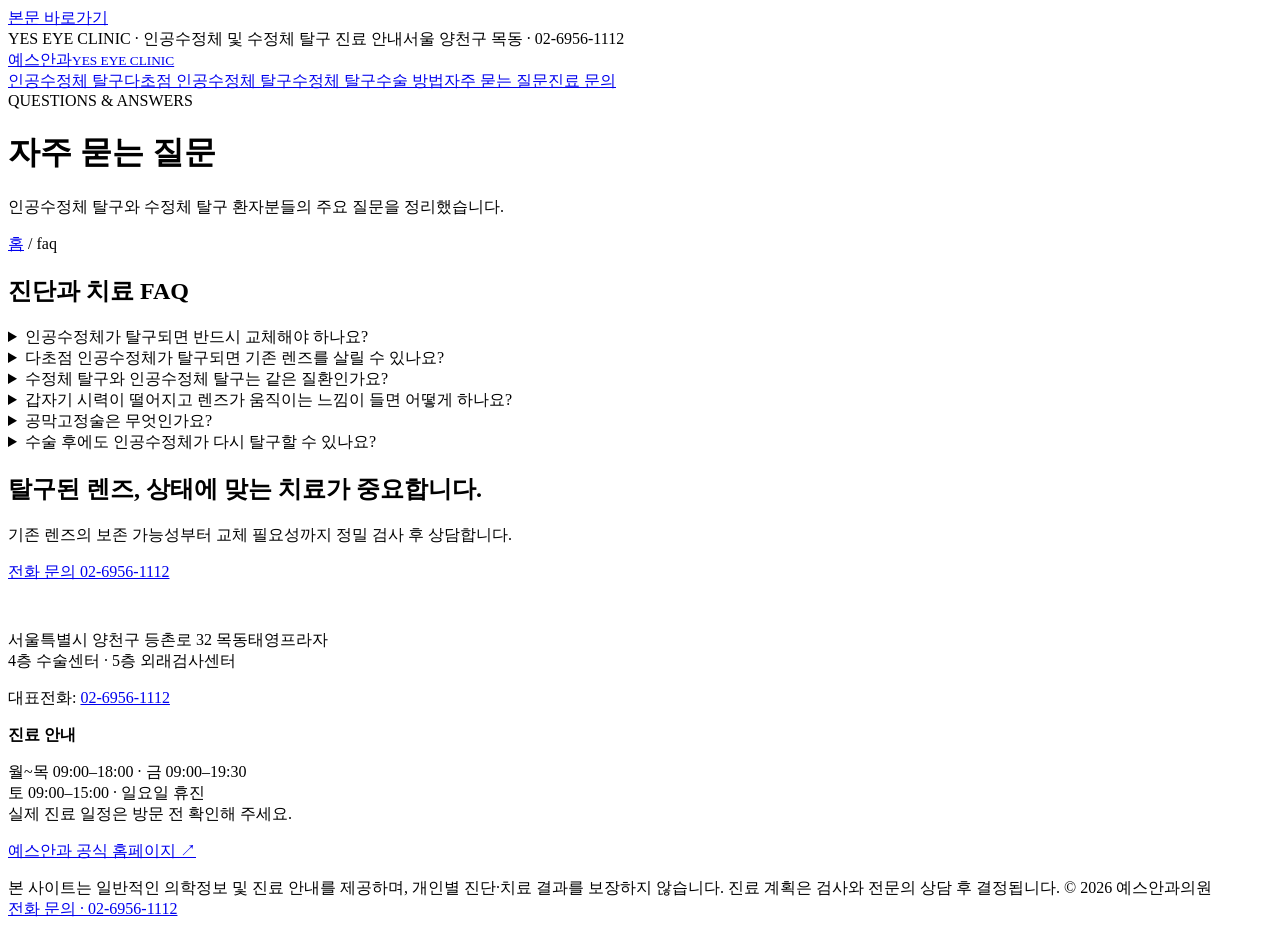
==== faq.html @ d7e52eae "Add files via upload" ====
<!doctype html><html lang="ko"><head><meta charset="utf-8"><meta name="viewport" content="width=device-width, initial-scale=1"><title>인공수정체·다초점 인공수정체 탈구 FAQ | 예스안과의원</title><meta name="description" content="인공수정체 탈구 수술, 다초점 렌즈 재고정, 교체 필요 여부, 탈구 증상과 검사에 대한 자주 묻는 질문."><meta name="robots" content="index,follow,max-image-preview:large"><meta name="author" content="예스안과의원"><link rel="canonical" href="https://수정체탈구.com/faq.html"><meta property="og:type" content="website"><meta property="og:locale" content="ko_KR"><meta property="og:title" content="인공수정체·다초점 인공수정체 탈구 FAQ | 예스안과의원"><meta property="og:description" content="인공수정체 탈구 수술, 다초점 렌즈 재고정, 교체 필요 여부, 탈구 증상과 검사에 대한 자주 묻는 질문."><meta property="og:url" content="https://수정체탈구.com/faq.html"><meta property="og:image" content="https://수정체탈구.com/assets/og-image.svg"><meta name="twitter:card" content="summary_large_image"><link rel="stylesheet" href="/assets/style.css"><script type="application/ld+json">{"@context": "https://schema.org", "@type": "WebPage", "name": "인공수정체·다초점 인공수정체 탈구 FAQ | 예스안과의원", "url": "https://수정체탈구.com/faq.html", "description": "인공수정체 탈구 수술, 다초점 렌즈 재고정, 교체 필요 여부, 탈구 증상과 검사에 대한 자주 묻는 질문.", "inLanguage": "ko-KR", "publisher": {"@id": "https://수정체탈구.com/#clinic"}}</script>
<script type="application/ld+json">{"@context": "https://schema.org", "@type": "MedicalClinic", "@id": "https://수정체탈구.com/#clinic", "name": "예스안과의원", "url": "https://yes-oph.com/", "telephone": "02-6956-1112", "medicalSpecialty": "Ophthalmologic", "address": {"@type": "PostalAddress", "streetAddress": "등촌로 32 목동태영프라자 4층·5층", "addressLocality": "양천구", "addressRegion": "서울특별시", "addressCountry": "KR"}, "employee": [{"@type": "Physician", "name": "엄영섭"}, {"@type": "Physician", "name": "박진환"}, {"@type": "Physician", "name": "송영빈"}, {"@type": "Physician", "name": "나미리"}]}</script>
<script type="application/ld+json">{"@context": "https://schema.org", "@type": "FAQPage", "mainEntity": [{"@type": "Question", "name": "인공수정체가 탈구되면 반드시 교체해야 하나요?", "acceptedAnswer": {"@type": "Answer", "text": "반드시 그렇지는 않습니다. 인공수정체의 종류와 상태, 지지 조직, 망막 상태 등에 따라 기존 렌즈 재고정 또는 교체 여부를 결정합니다."}}, {"@type": "Question", "name": "다초점 인공수정체가 탈구되면 기존 렌즈를 살릴 수 있나요?", "acceptedAnswer": {"@type": "Answer", "text": "일부 환자에서는 기존 다초점 인공수정체의 재고정이 가능합니다. 렌즈 디자인과 손상 여부, 위치 등을 평가해야 합니다."}}, {"@type": "Question", "name": "수정체 탈구와 인공수정체 탈구는 같은 질환인가요?", "acceptedAnswer": {"@type": "Answer", "text": "다릅니다. 수정체 탈구는 본래의 자연수정체 위치 이상이고, 인공수정체 탈구는 백내장 수술 후 삽입된 인공수정체의 위치 이상입니다."}}, {"@type": "Question", "name": "갑자기 시력이 떨어지고 렌즈가 움직이는 느낌이 들면 어떻게 하나요?", "acceptedAnswer": {"@type": "Answer", "text": "시력 저하나 통증, 심한 충혈, 번쩍임 또는 비문증의 갑작스러운 증가가 있다면 지체하지 말고 안과 진료를 받으세요. 급격한 증상에는 망막 등 다른 문제의 평가도 필요합니다."}}]}</script></head><body><a class="skip" href="#main">본문 바로가기</a><div class="topline"><div class="container"><span>YES EYE CLINIC · 인공수정체 및 수정체 탈구 진료 안내</span><span>서울 양천구 목동 · 02-6956-1112</span></div></div><header><div class="container head"><a class="logo" href="/">예스안과<small>YES EYE CLINIC</small></a><nav aria-label="주요 메뉴"><a href="/iol-dislocation.html">인공수정체 탈구</a><a href="/multifocal-iol.html">다초점 인공수정체 탈구</a><a href="/lens-dislocation.html">수정체 탈구</a><a href="/treatment.html">수술 방법</a><a href="/faq.html">자주 묻는 질문</a><a class="btn" href="tel:0269561112">진료 문의</a></nav></div></header><main id="main"><div class="innerhero"><div class="container"><span class="kicker">QUESTIONS & ANSWERS</span><h1>자주 묻는 질문</h1><p>인공수정체 탈구와 수정체 탈구 환자분들의 주요 질문을 정리했습니다.</p></div></div><div class="container crumb"><a href="/">홈</a> / faq</div><section class="section"><div class="container"><article class="article"><h2>진단과 치료 FAQ</h2><div class="faq"><details><summary>인공수정체가 탈구되면 반드시 교체해야 하나요?</summary><p>반드시 그렇지는 않습니다. 인공수정체의 종류와 상태, 지지 조직, 망막 상태 등에 따라 기존 렌즈 재고정 또는 교체 여부를 결정합니다.</p></details><details><summary>다초점 인공수정체가 탈구되면 기존 렌즈를 살릴 수 있나요?</summary><p>일부 환자에서는 기존 다초점 인공수정체의 재고정이 가능합니다. 렌즈 디자인과 손상 여부, 위치 등을 평가해야 합니다.</p></details><details><summary>수정체 탈구와 인공수정체 탈구는 같은 질환인가요?</summary><p>다릅니다. 수정체 탈구는 본래의 자연수정체 위치 이상이고, 인공수정체 탈구는 백내장 수술 후 삽입된 인공수정체의 위치 이상입니다.</p></details><details><summary>갑자기 시력이 떨어지고 렌즈가 움직이는 느낌이 들면 어떻게 하나요?</summary><p>시력 저하나 통증, 심한 충혈, 번쩍임 또는 비문증의 갑작스러운 증가가 있다면 지체하지 말고 안과 진료를 받으세요. 급격한 증상에는 망막 등 다른 문제의 평가도 필요합니다.</p></details><details><summary>공막고정술은 무엇인가요?</summary><p>인공수정체를 수정체낭에 안정적으로 지지하기 어려운 경우 공막을 이용해 고정하는 수술 방법을 말합니다. 구체적인 술식은 인공수정체 구조에 따라 다릅니다.</p></details><details><summary>수술 후에도 인공수정체가 다시 탈구할 수 있나요?</summary><p>드물게 재탈구나 위치 변화가 발생할 수 있습니다. 위험도는 수술 방법, 조직 상태, 외상 등 개인별 조건에 따라 다릅니다.</p></details></div></article></div></section></main><section class="cta"><div class="container"><div><h2>탈구된 렌즈, 상태에 맞는 치료가 중요합니다.</h2><p>기존 렌즈의 보존 가능성부터 교체 필요성까지 정밀 검사 후 상담합니다.</p></div><a href="tel:0269561112" class="btn">전화 문의 02-6956-1112</a></div></section><footer class="footer"><div class="container"><div class="footer-grid"><div><strong style="font-size:23px;color:white">예스안과의원</strong><p>서울특별시 양천구 등촌로 32 목동태영프라자<br>4층 수술센터 · 5층 외래검사센터</p><p>대표전화: <a href="tel:0269561112">02-6956-1112</a></p></div><div><strong>진료 안내</strong><p>월~목 09:00–18:00 · 금 09:00–19:30<br>토 09:00–15:00 · 일요일 휴진<br>실제 진료 일정은 방문 전 확인해 주세요.</p><p><a href="https://yes-oph.com/" rel="noopener">예스안과 공식 홈페이지 ↗</a></p></div></div><div class="footnote">본 사이트는 일반적인 의학정보 및 진료 안내를 제공하며, 개인별 진단·치료 결과를 보장하지 않습니다. 진료 계획은 검사와 전문의 상담 후 결정됩니다. © 2026 예스안과의원</div></div></footer><a class="mobilecall" href="tel:0269561112">전화 문의 · 02-6956-1112</a></body></html>
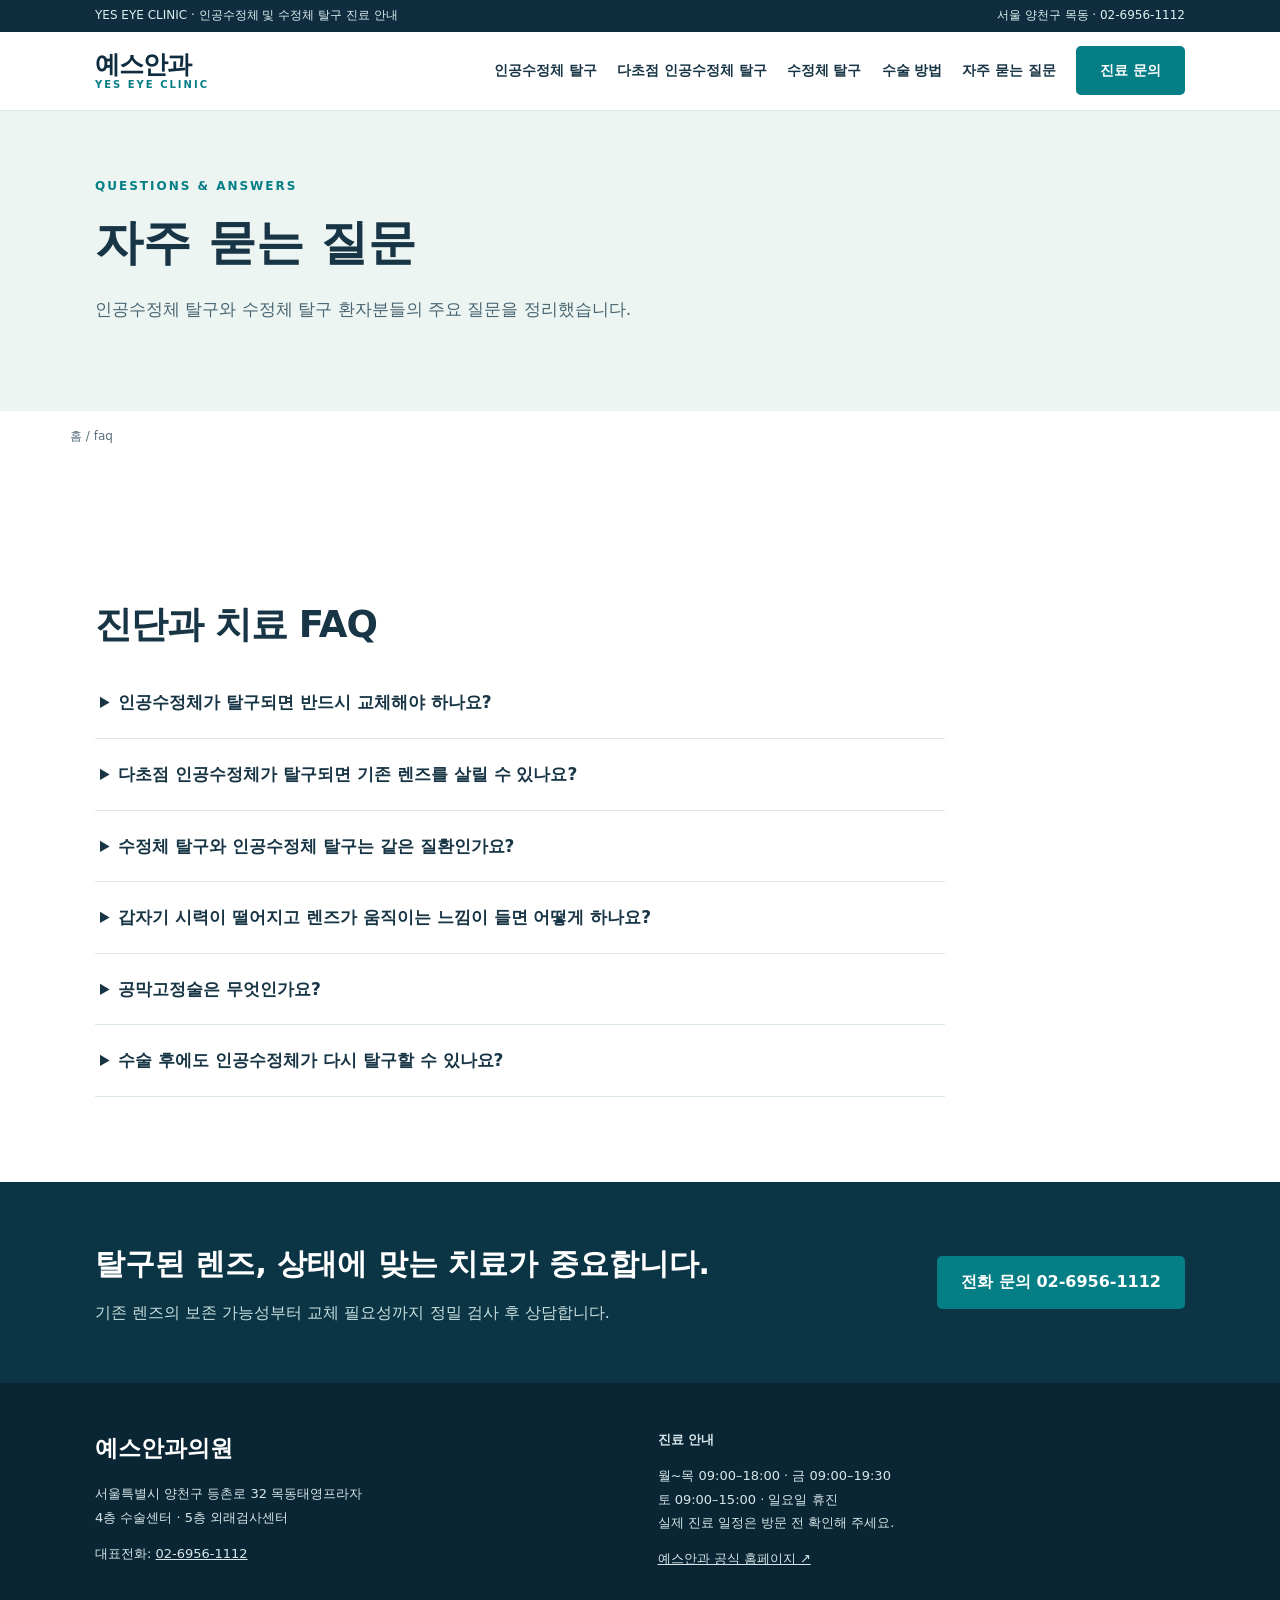
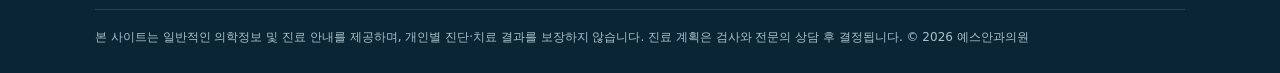
==== commit ba55de58: "Add files via upload" ====
--- a/faq.html
+++ b/faq.html
@@ -1,3 +1,3 @@
-<!doctype html><html lang="ko"><head><meta charset="utf-8"><meta name="viewport" content="width=device-width, initial-scale=1"><title>인공수정체·다초점 인공수정체 탈구 FAQ | 예스안과의원</title><meta name="description" content="인공수정체 탈구 수술, 다초점 렌즈 재고정, 교체 필요 여부, 탈구 증상과 검사에 대한 자주 묻는 질문."><meta name="robots" content="index,follow,max-image-preview:large"><meta name="author" content="예스안과의원"><link rel="canonical" href="https://수정체탈구.com/faq.html"><meta property="og:type" content="website"><meta property="og:locale" content="ko_KR"><meta property="og:title" content="인공수정체·다초점 인공수정체 탈구 FAQ | 예스안과의원"><meta property="og:description" content="인공수정체 탈구 수술, 다초점 렌즈 재고정, 교체 필요 여부, 탈구 증상과 검사에 대한 자주 묻는 질문."><meta property="og:url" content="https://수정체탈구.com/faq.html"><meta property="og:image" content="https://수정체탈구.com/assets/og-image.svg"><meta name="twitter:card" content="summary_large_image"><link rel="stylesheet" href="/assets/style.css"><script type="application/ld+json">{"@context": "https://schema.org", "@type": "WebPage", "name": "인공수정체·다초점 인공수정체 탈구 FAQ | 예스안과의원", "url": "https://수정체탈구.com/faq.html", "description": "인공수정체 탈구 수술, 다초점 렌즈 재고정, 교체 필요 여부, 탈구 증상과 검사에 대한 자주 묻는 질문.", "inLanguage": "ko-KR", "publisher": {"@id": "https://수정체탈구.com/#clinic"}}</script>
+<!doctype html><html lang="ko"><head><meta charset="utf-8"><meta name="viewport" content="width=device-width, initial-scale=1"><title>인공수정체·다초점 인공수정체 탈구 FAQ | 예스안과의원</title><meta name="description" content="인공수정체 탈구 수술, 다초점 렌즈 재고정, 교체 필요 여부, 탈구 증상과 검사에 대한 자주 묻는 질문."><meta name="robots" content="index,follow,max-image-preview:large"><meta name="author" content="예스안과의원"><link rel="canonical" href="https://수정체탈구.com/faq.html"><meta property="og:type" content="website"><meta property="og:locale" content="ko_KR"><meta property="og:title" content="인공수정체·다초점 인공수정체 탈구 FAQ | 예스안과의원"><meta property="og:description" content="인공수정체 탈구 수술, 다초점 렌즈 재고정, 교체 필요 여부, 탈구 증상과 검사에 대한 자주 묻는 질문."><meta property="og:url" content="https://수정체탈구.com/faq.html"><meta property="og:image" content="https://수정체탈구.com/assets/og-image.svg"><meta name="twitter:card" content="summary_large_image"><link rel="stylesheet" href="./style.css"><script type="application/ld+json">{"@context": "https://schema.org", "@type": "WebPage", "name": "인공수정체·다초점 인공수정체 탈구 FAQ | 예스안과의원", "url": "https://수정체탈구.com/faq.html", "description": "인공수정체 탈구 수술, 다초점 렌즈 재고정, 교체 필요 여부, 탈구 증상과 검사에 대한 자주 묻는 질문.", "inLanguage": "ko-KR", "publisher": {"@id": "https://수정체탈구.com/#clinic"}}</script>
 <script type="application/ld+json">{"@context": "https://schema.org", "@type": "MedicalClinic", "@id": "https://수정체탈구.com/#clinic", "name": "예스안과의원", "url": "https://yes-oph.com/", "telephone": "02-6956-1112", "medicalSpecialty": "Ophthalmologic", "address": {"@type": "PostalAddress", "streetAddress": "등촌로 32 목동태영프라자 4층·5층", "addressLocality": "양천구", "addressRegion": "서울특별시", "addressCountry": "KR"}, "employee": [{"@type": "Physician", "name": "엄영섭"}, {"@type": "Physician", "name": "박진환"}, {"@type": "Physician", "name": "송영빈"}, {"@type": "Physician", "name": "나미리"}]}</script>
-<script type="application/ld+json">{"@context": "https://schema.org", "@type": "FAQPage", "mainEntity": [{"@type": "Question", "name": "인공수정체가 탈구되면 반드시 교체해야 하나요?", "acceptedAnswer": {"@type": "Answer", "text": "반드시 그렇지는 않습니다. 인공수정체의 종류와 상태, 지지 조직, 망막 상태 등에 따라 기존 렌즈 재고정 또는 교체 여부를 결정합니다."}}, {"@type": "Question", "name": "다초점 인공수정체가 탈구되면 기존 렌즈를 살릴 수 있나요?", "acceptedAnswer": {"@type": "Answer", "text": "일부 환자에서는 기존 다초점 인공수정체의 재고정이 가능합니다. 렌즈 디자인과 손상 여부, 위치 등을 평가해야 합니다."}}, {"@type": "Question", "name": "수정체 탈구와 인공수정체 탈구는 같은 질환인가요?", "acceptedAnswer": {"@type": "Answer", "text": "다릅니다. 수정체 탈구는 본래의 자연수정체 위치 이상이고, 인공수정체 탈구는 백내장 수술 후 삽입된 인공수정체의 위치 이상입니다."}}, {"@type": "Question", "name": "갑자기 시력이 떨어지고 렌즈가 움직이는 느낌이 들면 어떻게 하나요?", "acceptedAnswer": {"@type": "Answer", "text": "시력 저하나 통증, 심한 충혈, 번쩍임 또는 비문증의 갑작스러운 증가가 있다면 지체하지 말고 안과 진료를 받으세요. 급격한 증상에는 망막 등 다른 문제의 평가도 필요합니다."}}]}</script></head><body><a class="skip" href="#main">본문 바로가기</a><div class="topline"><div class="container"><span>YES EYE CLINIC · 인공수정체 및 수정체 탈구 진료 안내</span><span>서울 양천구 목동 · 02-6956-1112</span></div></div><header><div class="container head"><a class="logo" href="/">예스안과<small>YES EYE CLINIC</small></a><nav aria-label="주요 메뉴"><a href="/iol-dislocation.html">인공수정체 탈구</a><a href="/multifocal-iol.html">다초점 인공수정체 탈구</a><a href="/lens-dislocation.html">수정체 탈구</a><a href="/treatment.html">수술 방법</a><a href="/faq.html">자주 묻는 질문</a><a class="btn" href="tel:0269561112">진료 문의</a></nav></div></header><main id="main"><div class="innerhero"><div class="container"><span class="kicker">QUESTIONS & ANSWERS</span><h1>자주 묻는 질문</h1><p>인공수정체 탈구와 수정체 탈구 환자분들의 주요 질문을 정리했습니다.</p></div></div><div class="container crumb"><a href="/">홈</a> / faq</div><section class="section"><div class="container"><article class="article"><h2>진단과 치료 FAQ</h2><div class="faq"><details><summary>인공수정체가 탈구되면 반드시 교체해야 하나요?</summary><p>반드시 그렇지는 않습니다. 인공수정체의 종류와 상태, 지지 조직, 망막 상태 등에 따라 기존 렌즈 재고정 또는 교체 여부를 결정합니다.</p></details><details><summary>다초점 인공수정체가 탈구되면 기존 렌즈를 살릴 수 있나요?</summary><p>일부 환자에서는 기존 다초점 인공수정체의 재고정이 가능합니다. 렌즈 디자인과 손상 여부, 위치 등을 평가해야 합니다.</p></details><details><summary>수정체 탈구와 인공수정체 탈구는 같은 질환인가요?</summary><p>다릅니다. 수정체 탈구는 본래의 자연수정체 위치 이상이고, 인공수정체 탈구는 백내장 수술 후 삽입된 인공수정체의 위치 이상입니다.</p></details><details><summary>갑자기 시력이 떨어지고 렌즈가 움직이는 느낌이 들면 어떻게 하나요?</summary><p>시력 저하나 통증, 심한 충혈, 번쩍임 또는 비문증의 갑작스러운 증가가 있다면 지체하지 말고 안과 진료를 받으세요. 급격한 증상에는 망막 등 다른 문제의 평가도 필요합니다.</p></details><details><summary>공막고정술은 무엇인가요?</summary><p>인공수정체를 수정체낭에 안정적으로 지지하기 어려운 경우 공막을 이용해 고정하는 수술 방법을 말합니다. 구체적인 술식은 인공수정체 구조에 따라 다릅니다.</p></details><details><summary>수술 후에도 인공수정체가 다시 탈구할 수 있나요?</summary><p>드물게 재탈구나 위치 변화가 발생할 수 있습니다. 위험도는 수술 방법, 조직 상태, 외상 등 개인별 조건에 따라 다릅니다.</p></details></div></article></div></section></main><section class="cta"><div class="container"><div><h2>탈구된 렌즈, 상태에 맞는 치료가 중요합니다.</h2><p>기존 렌즈의 보존 가능성부터 교체 필요성까지 정밀 검사 후 상담합니다.</p></div><a href="tel:0269561112" class="btn">전화 문의 02-6956-1112</a></div></section><footer class="footer"><div class="container"><div class="footer-grid"><div><strong style="font-size:23px;color:white">예스안과의원</strong><p>서울특별시 양천구 등촌로 32 목동태영프라자<br>4층 수술센터 · 5층 외래검사센터</p><p>대표전화: <a href="tel:0269561112">02-6956-1112</a></p></div><div><strong>진료 안내</strong><p>월~목 09:00–18:00 · 금 09:00–19:30<br>토 09:00–15:00 · 일요일 휴진<br>실제 진료 일정은 방문 전 확인해 주세요.</p><p><a href="https://yes-oph.com/" rel="noopener">예스안과 공식 홈페이지 ↗</a></p></div></div><div class="footnote">본 사이트는 일반적인 의학정보 및 진료 안내를 제공하며, 개인별 진단·치료 결과를 보장하지 않습니다. 진료 계획은 검사와 전문의 상담 후 결정됩니다. © 2026 예스안과의원</div></div></footer><a class="mobilecall" href="tel:0269561112">전화 문의 · 02-6956-1112</a></body></html>+<script type="application/ld+json">{"@context": "https://schema.org", "@type": "FAQPage", "mainEntity": [{"@type": "Question", "name": "인공수정체가 탈구되면 반드시 교체해야 하나요?", "acceptedAnswer": {"@type": "Answer", "text": "반드시 그렇지는 않습니다. 인공수정체의 종류와 상태, 지지 조직, 망막 상태 등에 따라 기존 렌즈 재고정 또는 교체 여부를 결정합니다."}}, {"@type": "Question", "name": "다초점 인공수정체가 탈구되면 기존 렌즈를 살릴 수 있나요?", "acceptedAnswer": {"@type": "Answer", "text": "일부 환자에서는 기존 다초점 인공수정체의 재고정이 가능합니다. 렌즈 디자인과 손상 여부, 위치 등을 평가해야 합니다."}}, {"@type": "Question", "name": "수정체 탈구와 인공수정체 탈구는 같은 질환인가요?", "acceptedAnswer": {"@type": "Answer", "text": "다릅니다. 수정체 탈구는 본래의 자연수정체 위치 이상이고, 인공수정체 탈구는 백내장 수술 후 삽입된 인공수정체의 위치 이상입니다."}}, {"@type": "Question", "name": "갑자기 시력이 떨어지고 렌즈가 움직이는 느낌이 들면 어떻게 하나요?", "acceptedAnswer": {"@type": "Answer", "text": "시력 저하나 통증, 심한 충혈, 번쩍임 또는 비문증의 갑작스러운 증가가 있다면 지체하지 말고 안과 진료를 받으세요. 급격한 증상에는 망막 등 다른 문제의 평가도 필요합니다."}}]}</script></head><body><a class="skip" href="#main">본문 바로가기</a><div class="topline"><div class="container"><span>YES EYE CLINIC · 인공수정체 및 수정체 탈구 진료 안내</span><span>서울 양천구 목동 · 02-6956-1112</span></div></div><header><div class="container head"><a class="logo" href="/">예스안과<small>YES EYE CLINIC</small></a><nav aria-label="주요 메뉴"><a href="./iol-dislocation.html">인공수정체 탈구</a><a href="./multifocal-iol.html">다초점 인공수정체 탈구</a><a href="./lens-dislocation.html">수정체 탈구</a><a href="./treatment.html">수술 방법</a><a href="./faq.html">자주 묻는 질문</a><a class="btn" href="tel:0269561112">진료 문의</a></nav></div></header><main id="main"><div class="innerhero"><div class="container"><span class="kicker">QUESTIONS & ANSWERS</span><h1>자주 묻는 질문</h1><p>인공수정체 탈구와 수정체 탈구 환자분들의 주요 질문을 정리했습니다.</p></div></div><div class="container crumb"><a href="/">홈</a> / faq</div><section class="section"><div class="container"><article class="article"><h2>진단과 치료 FAQ</h2><div class="faq"><details><summary>인공수정체가 탈구되면 반드시 교체해야 하나요?</summary><p>반드시 그렇지는 않습니다. 인공수정체의 종류와 상태, 지지 조직, 망막 상태 등에 따라 기존 렌즈 재고정 또는 교체 여부를 결정합니다.</p></details><details><summary>다초점 인공수정체가 탈구되면 기존 렌즈를 살릴 수 있나요?</summary><p>일부 환자에서는 기존 다초점 인공수정체의 재고정이 가능합니다. 렌즈 디자인과 손상 여부, 위치 등을 평가해야 합니다.</p></details><details><summary>수정체 탈구와 인공수정체 탈구는 같은 질환인가요?</summary><p>다릅니다. 수정체 탈구는 본래의 자연수정체 위치 이상이고, 인공수정체 탈구는 백내장 수술 후 삽입된 인공수정체의 위치 이상입니다.</p></details><details><summary>갑자기 시력이 떨어지고 렌즈가 움직이는 느낌이 들면 어떻게 하나요?</summary><p>시력 저하나 통증, 심한 충혈, 번쩍임 또는 비문증의 갑작스러운 증가가 있다면 지체하지 말고 안과 진료를 받으세요. 급격한 증상에는 망막 등 다른 문제의 평가도 필요합니다.</p></details><details><summary>공막고정술은 무엇인가요?</summary><p>인공수정체를 수정체낭에 안정적으로 지지하기 어려운 경우 공막을 이용해 고정하는 수술 방법을 말합니다. 구체적인 술식은 인공수정체 구조에 따라 다릅니다.</p></details><details><summary>수술 후에도 인공수정체가 다시 탈구할 수 있나요?</summary><p>드물게 재탈구나 위치 변화가 발생할 수 있습니다. 위험도는 수술 방법, 조직 상태, 외상 등 개인별 조건에 따라 다릅니다.</p></details></div></article></div></section></main><section class="cta"><div class="container"><div><h2>탈구된 렌즈, 상태에 맞는 치료가 중요합니다.</h2><p>기존 렌즈의 보존 가능성부터 교체 필요성까지 정밀 검사 후 상담합니다.</p></div><a href="tel:0269561112" class="btn">전화 문의 02-6956-1112</a></div></section><footer class="footer"><div class="container"><div class="footer-grid"><div><strong style="font-size:23px;color:white">예스안과의원</strong><p>서울특별시 양천구 등촌로 32 목동태영프라자<br>4층 수술센터 · 5층 외래검사센터</p><p>대표전화: <a href="tel:0269561112">02-6956-1112</a></p></div><div><strong>진료 안내</strong><p>월~목 09:00–18:00 · 금 09:00–19:30<br>토 09:00–15:00 · 일요일 휴진<br>실제 진료 일정은 방문 전 확인해 주세요.</p><p><a href="https://yes-oph.com/" rel="noopener">예스안과 공식 홈페이지 ↗</a></p></div></div><div class="footnote">본 사이트는 일반적인 의학정보 및 진료 안내를 제공하며, 개인별 진단·치료 결과를 보장하지 않습니다. 진료 계획은 검사와 전문의 상담 후 결정됩니다. © 2026 예스안과의원</div></div></footer><a class="mobilecall" href="tel:0269561112">전화 문의 · 02-6956-1112</a></body></html>
--- a/style.css
+++ b/style.css
@@ -0,0 +1,2 @@
+@import url('https://fonts.googleapis.com/css2?family=Noto+Sans+KR:wght@400;500;600;700;800&display=swap');
+:root{--navy:#102d40;--ink:#183545;--muted:#58707d;--sea:#057e86;--mint:#eaf6f3;--line:#dce7e9;--sand:#f7f9f8}*{box-sizing:border-box}html{scroll-behavior:smooth}body{margin:0;font-family:'Noto Sans KR',system-ui,-apple-system,sans-serif;color:var(--ink);line-height:1.8;word-break:keep-all}a{color:inherit;text-decoration:none}a:hover{color:var(--sea)}.container{max-width:1140px;padding:0 25px;margin:auto}.skip{position:absolute;top:-100px}.skip:focus{top:0;background:white;z-index:20}.topline{background:var(--navy);color:#dcefed;font-size:12px;padding:5px 0}.topline .container{display:flex;justify-content:space-between}header{background:#fff;position:sticky;top:0;z-index:10;border-bottom:1px solid var(--line)}.head{display:flex;align-items:center;justify-content:space-between;min-height:78px;gap:25px}.logo{font-size:25px;font-weight:800;letter-spacing:-1px;color:var(--navy);line-height:1.1}.logo small{display:block;font-size:10px;font-weight:700;letter-spacing:2px;color:var(--sea)}nav{display:flex;align-items:center;gap:20px;font-size:14px;font-weight:600}nav a{white-space:nowrap}.btn{background:var(--sea);color:#fff!important;display:inline-block;border-radius:5px;padding:12px 24px;font-weight:700;text-align:center}.btn.outline{background:transparent;color:var(--navy)!important;border:1px solid var(--navy)}.hero{background:linear-gradient(118deg,#0b3042 0%,#164b55 65%,#28696b 100%);color:white;position:relative;overflow:hidden}.hero .container{display:grid;grid-template-columns:1.13fr .87fr;align-items:center;min-height:550px;gap:30px}.eyebrow{font-size:12px;letter-spacing:3px;text-transform:uppercase;color:#94d6cd;font-weight:700}.hero h1{font-size:clamp(34px,4vw,55px);line-height:1.4;letter-spacing:-2px;margin:18px 0}.hero p{font-size:17px;max-width:600px;color:#d5ecea}.actions{display:flex;gap:12px;flex-wrap:wrap;margin-top:28px}.hero .btn{background:#fff;color:#134452!important}.hero .outline{border-color:#9ed4d1;background:transparent;color:#fff!important}.eye-wrap{position:relative}.eye-wrap img{width:100%;display:block}.hero .orb{position:absolute;right:-15%;top:-10%;border:1px solid #ffffff22;border-radius:50%;width:400px;height:400px}.crumb{padding:15px 0;font-size:12px;color:var(--muted)}.innerhero{background:#edf5f3;padding:60px 0 70px}.innerhero h1{font-size:clamp(32px,4vw,48px);line-height:1.4;margin:10px 0}.innerhero p{max-width:800px;color:#486571;font-size:17px}.section{padding:85px 0}.section.tint{background:var(--sand)}.section.dark{background:var(--navy);color:white}.kicker{color:var(--sea);font-weight:800;letter-spacing:2px;font-size:12px}.section h2{font-size:clamp(26px,3vw,37px);line-height:1.45;letter-spacing:-1px;margin:10px 0 16px}.intro{max-width:760px;color:var(--muted);font-size:16px}.cards{display:grid;grid-template-columns:repeat(3,1fr);gap:20px;margin-top:35px}.card{background:white;border:1px solid var(--line);border-radius:12px;padding:30px;box-shadow:0 8px 28px #102d4009}.card h3{margin:9px 0 8px;font-size:21px}.card p{margin:0;color:var(--muted);font-size:14px}.number{font-size:13px;color:var(--sea);font-weight:800;letter-spacing:1px}.arrow{display:inline-block;margin-top:18px;color:var(--sea);font-weight:700}.split{display:grid;grid-template-columns:1fr 1fr;gap:50px;align-items:center}.stat{border-left:3px solid var(--sea);padding-left:20px;margin:22px 0}.pill{display:inline-block;background:#ddf2ef;border-radius:40px;padding:6px 15px;margin:5px;font-weight:700;font-size:13px}.info{padding:25px 30px;border:1px solid #c8dfdc;background:#f0f8f6;border-radius:10px;margin:25px 0}.info strong{display:block;color:#12626b;margin-bottom:5px}.stepgrid{display:grid;grid-template-columns:repeat(4,1fr);gap:15px;margin-top:30px}.step{border-top:3px solid var(--sea);padding:20px;background:#fff;border-radius:0 0 8px 8px}.step b{color:var(--sea);font-size:24px}.step h3{margin:8px 0}.step p{color:var(--muted);font-size:14px}.article{max-width:850px}.article h2{margin-top:50px}.article h3{font-size:21px;margin-top:28px}.article p,.article li{font-size:16px}.article ul{padding-left:25px}.faq details{border-bottom:1px solid var(--line);padding:20px 5px}.faq summary{font-weight:700;cursor:pointer;font-size:17px}.faq p{color:var(--muted);margin-bottom:0}.cta{background:#0b3444;color:white;padding:55px 0}.cta .container{display:flex;align-items:center;justify-content:space-between;gap:35px}.cta h2{font-size:30px;margin:0 0 8px}.cta p{margin:0;color:#c7dfde}.footer{background:#0a2634;color:#d6e5e9;padding:45px 0 25px;font-size:13px}.footer-grid{display:grid;grid-template-columns:1fr 1fr;gap:35px}.footer a{text-decoration:underline}.footnote{border-top:1px solid #ffffff22;margin-top:25px;padding-top:17px;font-size:12px;color:#a9c0c9}.mobilecall{display:none}.visual-box{background:linear-gradient(135deg,#e4f2ef,#fff);padding:28px;border-radius:18px}.visual-box img{width:100%}@media(max-width:900px){nav{gap:10px;font-size:12px}.hero .container{min-height:460px}.cards{grid-template-columns:1fr 1fr}.stepgrid{grid-template-columns:1fr 1fr}}@media(max-width:700px){.topline{display:none}.container{padding:0 19px}.head{display:block;padding:15px 0}.logo{display:inline-block;font-size:22px}nav{margin-top:15px;overflow:auto;gap:18px;padding-bottom:7px}nav .btn{display:none}.hero .container{grid-template-columns:1fr;min-height:auto;padding-top:60px;padding-bottom:45px}.hero h1{font-size:37px}.hero .eye-wrap{max-width:330px;margin:auto}.cards,.split,.stepgrid,.footer-grid{grid-template-columns:1fr}.section{padding:65px 0}.cta .container{display:block}.cta .btn{margin-top:20px}.mobilecall{display:block;position:fixed;bottom:0;left:0;right:0;z-index:30;background:var(--sea);color:white;text-align:center;padding:12px;font-weight:800}.footer{padding-bottom:90px}}
